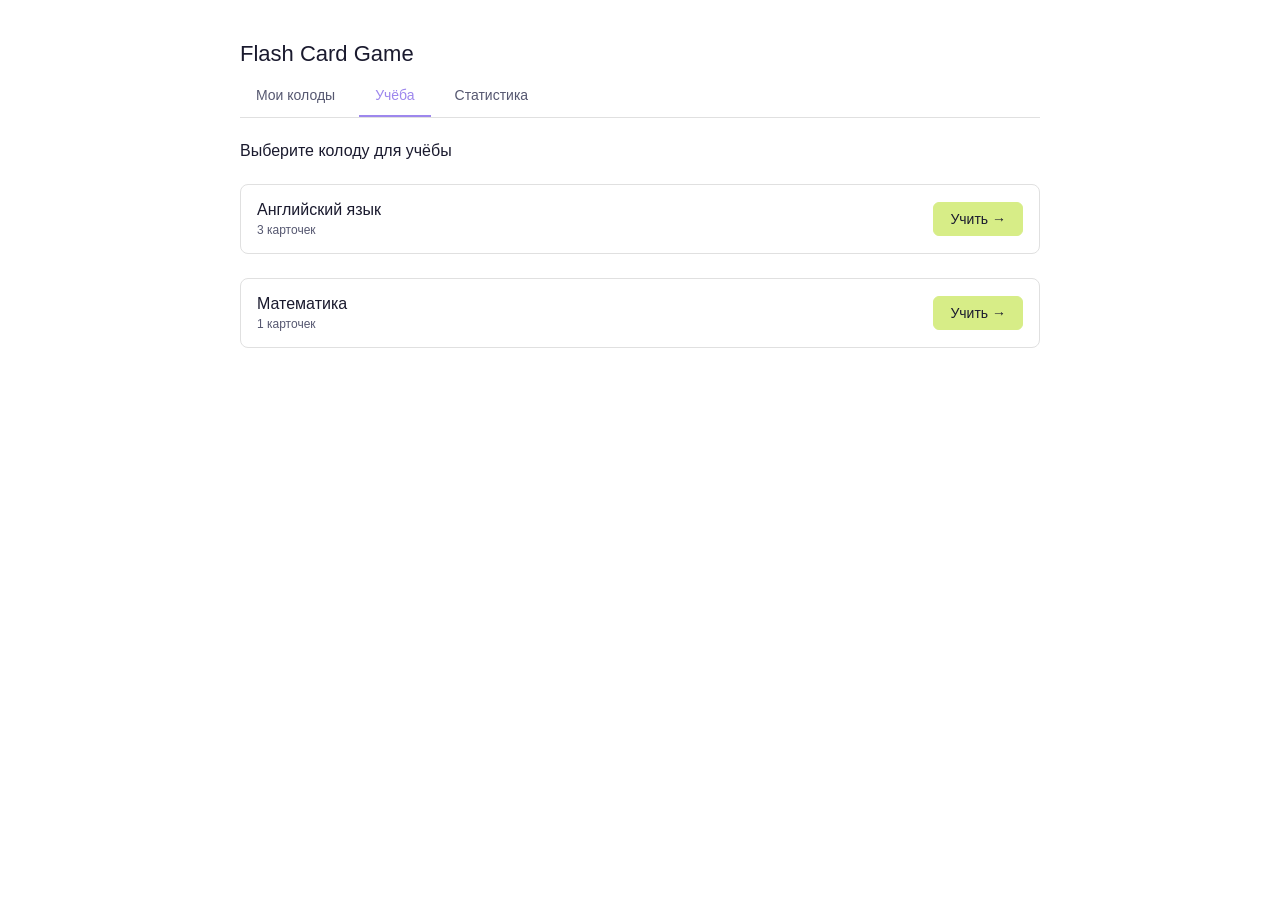
==== index.html @ 7e218684 "first commit with files" ====
<!DOCTYPE html>
<html>
<head>
    <meta charset="UTF-8">
    <link rel="stylesheet" href="index.css">
</head>
<body>

<div class="container">
  <div class="header">
    <h1>Flash Card Game</h1>
  </div>
  
  <div class="tabs">
    <button class="tab-btn" onclick="switchTab('decks')">Мои колоды</button>
    <button class="tab-btn active" onclick="switchTab('study')">Учёба</button>
    <button class="tab-btn" onclick="switchTab('stats')">Статистика</button>
  </div>
  
  <div id="decks" class="content">
    <div class="section-header">
      <h2>Ваши колоды</h2>
      <button class="btn-primary" onclick="showCreateDeckForm()">+ Новая колода</button>
    </div>
    
    <div id="create-deck-form" class="panel" style="display: none;">
      <h3>Создать новую колоду</h3>
      <div class="form-group">
        <label>Название колоды</label>
        <input type="text" id="deckNameInput" placeholder="Например: Английский язык">
      </div>
      <div class="form-group">
        <label>Описание (опционально)</label>
        <textarea id="deckDescInput" placeholder="Описание"></textarea>
      </div>
      <div class="button-row">
        <button onclick="hideDeckForm()">Отмена</button>
        <button class="btn-primary" onclick="createDeck()">Создать</button>
      </div>
    </div>
    
    <div id="decks-list" class="decks-grid"></div>
    
    <div class="panel" style="margin-top: 2rem;">
      <div class="section-header">
        <h3 style="margin-bottom: 0;">Управление карточками</h3>
        <button class="btn-danger" onclick="deleteDeck()" id="delete-deck-btn" style="display: none;">Удалить колоду</button>
      </div>
      <div id="deck-controls" style="display: none;">
        <div id="card-toolbar" class="button-row" style="margin-bottom: 1rem;">
          <button onclick="showAddCardForm()">+ Добавить карточку</button>
        </div>
        <div id="add-card-form" class="panel-inner" style="display: none;">
          <h4 id="card-form-title" style="margin-bottom: 0.75rem;">Добавить карточку</h4>
          <div class="form-group">
            <label>Вопрос</label>
            <textarea id="questionInput" placeholder="Введите вопрос"></textarea>
          </div>
          <div class="form-group">
            <label>Ответ</label>
            <textarea id="answerInput" placeholder="Введите ответ"></textarea>
          </div>
          <div class="button-row">
            <button onclick="hideAddCardForm()">Отмена</button>
            <button class="btn-primary" id="card-form-submit" onclick="addCard()">Добавить</button>
          </div>
        </div>
        <div id="cards-list"></div>
      </div>
      <div id="no-deck-selected" class="empty-state">
        <p>Выберите колоду, чтобы добавить или отредактировать карточки</p>
      </div>
    </div>
  </div>
  
  <div id="study" class="content active">
    <div id="study-content"></div>
  </div>
  
  <div id="stats" class="content">
    <div id="stats-content"></div>
  </div>
</div>

<script src="index.js"></script>

</body>
</html>
---- index.css ----
body {
  margin: 0;
  padding: 10px;
  font-family: Arial, Helvetica, sans-serif;
  background: #ffffff;
  color: #1a1a2e;
  min-width: 400px;
}

h1 {
  font-size: 22px;
  font-weight: 500;
  margin-bottom: 0.5rem;
}

h2 {
  font-size: 16px;
  font-weight: 500;
}

h3 {
  font-size: 14px;
  font-weight: 500;
  margin-bottom: 1rem;
}

h4 {
  font-size: 13px;
  color: #555770;
  margin-bottom: 0.75rem;
}

input,
textarea {
  width: 100%;
  padding: 10px;
  box-sizing: border-box;
  border: 1px solid #9D87ED;
  border-radius: 6px;
  font-family: Arial, Helvetica, sans-serif;
  font-size: 14px;
}

textarea {
  resize: vertical;
  min-height: 80px;
}

button {
  background: white;
  color: #1a1a2e;
  border: 1px solid #9D87ED;
  padding: 8px 16px;
  border-radius: 6px;
  font-size: 14px;
  font-weight: 500;
  cursor: pointer;
  transition: background-color 0.2s, transform 0.1s;
}

button:hover {
  background-color: #87EDD0;
  color: #1a1a2e;
  border-color: #87EDD0;
}

button:active {
  transform: scale(0.95);
}

.container {
  max-width: 800px;
  margin: 0 auto;
  padding: 1rem;
}

/* Tabs */

.tabs {
  display: flex;
  gap: 0.5rem;
  margin-bottom: 1.5rem;
  border-bottom: 1px solid #e0e0e0;
}

.tab-btn {
  background: transparent;
  border: none;
  border-bottom: 2px solid transparent;
  padding: 0.75rem 1rem;
  color: #555770;
  font-size: 14px;
  font-weight: 500;
  border-radius: 0;
}

.tab-btn.active {
  border-bottom-color: #9D87ED;
  color: #9D87ED;
}

.tab-btn:hover {
  color: #9D87ED;
  background: transparent;
  border-color: transparent;
  border-bottom-color: #9D87ED;
}

/* Content sections */

.content {
  display: none;
}

.content.active {
  display: block;
}

/* Deck grid */

.decks-grid {
  display: grid;
  grid-template-columns: repeat(auto-fill, minmax(160px, 1fr));
  gap: 1rem;
  margin-bottom: 1.5rem;
}

.deck-card {
  background: white;
  border: 1px solid #e0e0e0;
  border-radius: 10px;
  padding: 1.25rem 1rem;
  cursor: pointer;
  text-align: center;
  transition: border-color 0.2s, background 0.2s;
}

.deck-card:hover {
  border-color: #9D87ED;
  background: #f5f3fc;
}

.deck-card.selected {
  border: 2px solid #9D87ED;
  background: #eeebf9;
}

.deck-card.selected .deck-name {
  color: #9D87ED;
}

.deck-count {
  font-size: 28px;
  font-weight: 500;
  color: #1a1a2e;
  margin: 0.5rem 0;
}

.deck-name {
  font-size: 14px;
  color: #555770;
}

.deck-progress {
  font-size: 11px;
  color: #8b8da3;
  margin-top: 0.5rem;
}

/* Buttons: primary and danger */

.btn-primary {
  background: #D7ED87;
  color: #1a1a2e;
  border-color: #D7ED87;
}

.btn-primary:hover {
  background: #c8e06e;
  border-color: #c8e06e;
}

.btn-danger {
  background: white;
  color: #ED87A4;
  border-color: #ED87A4;
}

.btn-danger:hover {
  background: #ED87A4;
  color: white;
}

/* Forms */

.form-group {
  margin-bottom: 1rem;
}

.form-group label {
  display: block;
  font-size: 14px;
  font-weight: 500;
  margin-bottom: 0.5rem;
  color: #1a1a2e;
}

/* Study mode */

.study-header {
  background: white;
  padding: 1rem;
  border-radius: 10px;
  margin-bottom: 1.5rem;
  border: 1px solid #e0e0e0;
}

.study-header-top {
  display: flex;
  justify-content: space-between;
  align-items: center;
  margin-bottom: 0.5rem;
}

.study-title {
  font-size: 18px;
  font-weight: 500;
}

.progress-percent {
  font-size: 28px;
  font-weight: 600;
  color: #9D87ED;
}

.progress-bar {
  height: 6px;
  background: #e0e0e0;
  border-radius: 3px;
  overflow: hidden;
  margin: 0.5rem 0;
}

.progress-fill {
  height: 100%;
  background: #D7ED87;
  transition: width 0.3s;
}

.progress-text {
  font-size: 12px;
  color: #555770;
}

/* Flashcard */

.card-container {
  perspective: 1000px;
  margin: 2rem 0;
  min-height: 300px;
  display: flex;
  align-items: center;
  justify-content: center;
}

.flashcard {
  width: 100%;
  max-width: 500px;
  min-height: 320px;
  position: relative;
  cursor: pointer;
  transform-style: preserve-3d;
  transition: transform 0.6s;
}

.flashcard.flipped {
  transform: rotateY(180deg);
}

.flashcard-content,
.flashcard-back {
  position: absolute;
  top: 0;
  left: 0;
  width: 100%;
  height: 100%;
  backface-visibility: hidden;
  -webkit-backface-visibility: hidden;
  background: white;
  border: 2px solid #9D87ED;
  border-radius: 10px;
  padding: 2rem;
  box-sizing: border-box;
  display: flex;
  flex-direction: column;
  align-items: flex-start;
  justify-content: flex-start;
  text-align: left;
}

.flashcard-back {
  transform: rotateY(180deg);
}

.card-label {
  font-size: 12px;
  color: #555770;
  margin-bottom: 0.5rem;
  text-transform: uppercase;
  letter-spacing: 0.5px;
}

.card-text {
  font-size: 20px;
  font-weight: 500;
  color: #1a1a2e;
  line-height: 1.6;
}

.card-hint {
  font-size: 11px;
  color: #8b8da3;
  margin-top: 1.5rem;
  font-style: italic;
}

/* Controls under flashcard */

.controls {
  display: flex;
  gap: 0.75rem;
  justify-content: center;
  flex-wrap: wrap;
  margin-top: 2rem;
}

/* Stats */

.stats-grid {
  display: grid;
  grid-template-columns: repeat(auto-fit, minmax(140px, 1fr));
  gap: 1rem;
  margin: 1.5rem 0;
}

.stat-card {
  background: white;
  padding: 1rem;
  border-radius: 8px;
  border: 1px solid #e0e0e0;
}

.stat-label {
  font-size: 12px;
  color: #555770;
  margin-bottom: 0.5rem;
}

.stat-value {
  font-size: 24px;
  font-weight: 500;
  color: #1a1a2e;
}

/* Deck item rows */

.deck-item {
  display: flex;
  justify-content: space-between;
  align-items: center;
  padding: 1rem;
  background: white;
  border-radius: 8px;
  margin-bottom: 0.75rem;
  border: 1px solid #e0e0e0;
}

.deck-item-info {
  text-align: left;
}

.deck-item-title {
  font-weight: 500;
  margin-bottom: 0.25rem;
}

.deck-item-stats {
  font-size: 12px;
  color: #555770;
}

/* Layout helpers */

.section-header {
  display: flex;
  justify-content: space-between;
  align-items: center;
  margin-bottom: 1.5rem;
}

.button-row {
  display: flex;
  gap: 1rem;
}

.panel {
  background: #f9fdf0;
  padding: 1.5rem;
  border-radius: 10px;
  margin-bottom: 1.5rem;
  border: 1px solid #e0e0e0;
}

.panel-inner {
  background: #f0f7e0;
  padding: 1rem;
  border-radius: 8px;
  margin-bottom: 1rem;
}

.card-list-item {
  display: flex;
  justify-content: space-between;
  align-items: center;
  padding: 0.75rem;
  background: #f0f7e0;
  border-radius: 6px;
  font-size: 13px;
  cursor: pointer;
  transition: background-color 0.2s, border-color 0.2s;
  border: 1px solid transparent;
}

.card-list-item:hover {
  background: #e8f0d5;
}

.card-list-item.card-selected {
  background: #eeebf9;
  border-color: #9D87ED;
}

.card-list-item button {
  padding: 0.25rem 0.75rem;
  font-size: 12px;
}

/* Empty state */

.empty-state {
  text-align: center;
  padding: 2rem;
  color: #555770;
}
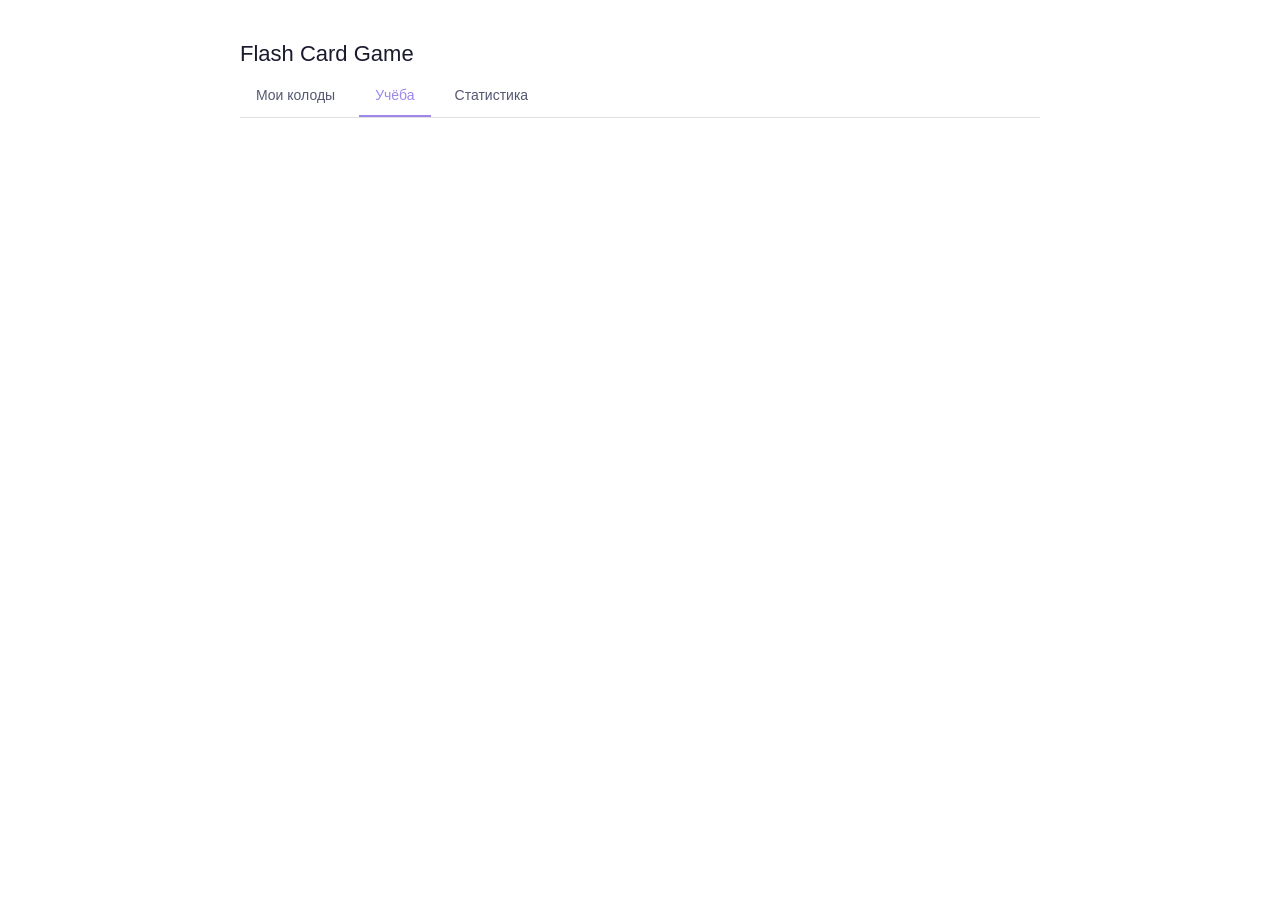
==== commit c9c7ffee: "added Firebase" ====
--- a/index.html
+++ b/index.html
@@ -1,28 +1,35 @@
 <!DOCTYPE html>
-<html>
+<html lang="ru">
 <head>
-    <meta charset="UTF-8">
-    <link rel="stylesheet" href="index.css">
+  <meta charset="UTF-8">
+  <meta name="viewport" content="width=device-width, initial-scale=1.0">
+  <title>Flash Card Game</title>
+  <link rel="stylesheet" href="index.css">
 </head>
 <body>
 
 <div class="container">
+
   <div class="header">
     <h1>Flash Card Game</h1>
   </div>
-  
+
+  <!-- ─── Tabs ─────────────────────────────────── -->
   <div class="tabs">
-    <button class="tab-btn" onclick="switchTab('decks')">Мои колоды</button>
-    <button class="tab-btn active" onclick="switchTab('study')">Учёба</button>
-    <button class="tab-btn" onclick="switchTab('stats')">Статистика</button>
+    <button class="tab-btn" data-tab="decks" onclick="switchTab('decks')">Мои колоды</button>
+    <button class="tab-btn active" data-tab="study" onclick="switchTab('study')">Учёба</button>
+    <button class="tab-btn" data-tab="stats" onclick="switchTab('stats')">Статистика</button>
   </div>
-  
+
+  <!-- ─── Decks tab ─────────────────────────────── -->
   <div id="decks" class="content">
+
     <div class="section-header">
       <h2>Ваши колоды</h2>
       <button class="btn-primary" onclick="showCreateDeckForm()">+ Новая колода</button>
     </div>
-    
+
+    <!-- Create deck form -->
     <div id="create-deck-form" class="panel" style="display: none;">
       <h3>Создать новую колоду</h3>
       <div class="form-group">
@@ -38,20 +45,29 @@
         <button class="btn-primary" onclick="createDeck()">Создать</button>
       </div>
     </div>
-    
+
+    <!-- Deck cards grid — filled by JS -->
     <div id="decks-list" class="decks-grid"></div>
-    
+
+    <!-- Card management panel -->
     <div class="panel" style="margin-top: 2rem;">
+
       <div class="section-header">
         <h3 style="margin-bottom: 0;">Управление карточками</h3>
-        <button class="btn-danger" onclick="deleteDeck()" id="delete-deck-btn" style="display: none;">Удалить колоду</button>
+        <button class="btn-danger" id="delete-deck-btn" onclick="deleteDeck()" style="display: none;">
+          Удалить колоду
+        </button>
       </div>
+
+      <!-- Shown when a deck is selected -->
       <div id="deck-controls" style="display: none;">
-        <div id="card-toolbar" class="button-row" style="margin-bottom: 1rem;">
-          <button onclick="showAddCardForm()">+ Добавить карточку</button>
-        </div>
+
+        <!-- Add / Edit / Delete card buttons — filled by JS -->
+        <div id="card-toolbar" class="button-row" style="margin-bottom: 1rem;"></div>
+
+        <!-- Add / Edit card form -->
         <div id="add-card-form" class="panel-inner" style="display: none;">
-          <h4 id="card-form-title" style="margin-bottom: 0.75rem;">Добавить карточку</h4>
+          <h4 id="card-form-title">Добавить карточку</h4>
           <div class="form-group">
             <label>Вопрос</label>
             <textarea id="questionInput" placeholder="Введите вопрос"></textarea>
@@ -62,27 +78,35 @@
           </div>
           <div class="button-row">
             <button onclick="hideAddCardForm()">Отмена</button>
-            <button class="btn-primary" id="card-form-submit" onclick="addCard()">Добавить</button>
+            <button class="btn-primary" id="card-form-submit">Добавить</button>
           </div>
         </div>
+
+        <!-- Cards list — filled by JS -->
         <div id="cards-list"></div>
+
       </div>
+
+      <!-- Shown when no deck is selected -->
       <div id="no-deck-selected" class="empty-state">
         <p>Выберите колоду, чтобы добавить или отредактировать карточки</p>
       </div>
+
     </div>
   </div>
-  
+
+  <!-- ─── Study tab ─────────────────────────────── -->
   <div id="study" class="content active">
     <div id="study-content"></div>
   </div>
-  
+
+  <!-- ─── Stats tab ─────────────────────────────── -->
   <div id="stats" class="content">
     <div id="stats-content"></div>
   </div>
+
 </div>
 
-<script src="index.js"></script>
-
+<script type="module" src="index.js"></script>
 </body>
 </html>
--- a/index.css
+++ b/index.css
@@ -1,3 +1,5 @@
+/* ─── Reset & Base ─────────────────────────────────────────────────────────── */
+
 body {
   margin: 0;
   padding: 10px;
@@ -7,28 +9,10 @@
   min-width: 400px;
 }
 
-h1 {
-  font-size: 22px;
-  font-weight: 500;
-  margin-bottom: 0.5rem;
-}
-
-h2 {
-  font-size: 16px;
-  font-weight: 500;
-}
-
-h3 {
-  font-size: 14px;
-  font-weight: 500;
-  margin-bottom: 1rem;
-}
-
-h4 {
-  font-size: 13px;
-  color: #555770;
-  margin-bottom: 0.75rem;
-}
+h1 { font-size: 22px; font-weight: 500; margin-bottom: 0.5rem; }
+h2 { font-size: 16px; font-weight: 500; }
+h3 { font-size: 14px; font-weight: 500; margin-bottom: 1rem; }
+h4 { font-size: 13px; color: #555770; margin-bottom: 0.75rem; }
 
 input,
 textarea {
@@ -68,13 +52,27 @@
   transform: scale(0.95);
 }
 
+/* ─── Layout ────────────────────────────────────────────────────────────────── */
+
 .container {
   max-width: 800px;
   margin: 0 auto;
   padding: 1rem;
 }
 
-/* Tabs */
+.section-header {
+  display: flex;
+  justify-content: space-between;
+  align-items: center;
+  margin-bottom: 1.5rem;
+}
+
+.button-row {
+  display: flex;
+  gap: 1rem;
+}
+
+/* ─── Tabs ──────────────────────────────────────────────────────────────────── */
 
 .tabs {
   display: flex;
@@ -106,17 +104,12 @@
   border-bottom-color: #9D87ED;
 }
 
-/* Content sections */
-
-.content {
-  display: none;
-}
-
-.content.active {
-  display: block;
-}
-
-/* Deck grid */
+/* ─── Content sections ──────────────────────────────────────────────────────── */
+
+.content        { display: none; }
+.content.active { display: block; }
+
+/* ─── Deck grid  ────────────────────────────────────────────────── */
 
 .decks-grid {
   display: grid;
@@ -135,67 +128,88 @@
   transition: border-color 0.2s, background 0.2s;
 }
 
-.deck-card:hover {
-  border-color: #9D87ED;
-  background: #f5f3fc;
-}
-
-.deck-card.selected {
-  border: 2px solid #9D87ED;
-  background: #eeebf9;
-}
-
-.deck-card.selected .deck-name {
-  color: #9D87ED;
-}
-
-.deck-count {
-  font-size: 28px;
-  font-weight: 500;
-  color: #1a1a2e;
-  margin: 0.5rem 0;
-}
-
-.deck-name {
-  font-size: 14px;
-  color: #555770;
-}
-
-.deck-progress {
-  font-size: 11px;
+.deck-card:hover         { border-color: #9D87ED; background: #f5f3fc; }
+.deck-card.selected      { border: 2px solid #9D87ED; background: #eeebf9; }
+.deck-card.selected .deck-name { color: #9D87ED; }
+
+.deck-count    { font-size: 28px; font-weight: 500; color: #1a1a2e; margin: 0.5rem 0; }
+.deck-name     { font-size: 14px; color: #555770; }
+.deck-progress { font-size: 11px; color: #8b8da3; margin-top: 0.5rem; }
+
+/* ─── Cards list (inside deck controls) ─────────────────────────────────────── */
+
+.cards-list-wrapper {
+  border-top: 1px solid #e0e0e0;
+  padding-top: 1rem;
+}
+
+.cards-list-wrapper h4 { margin-bottom: 0.75rem; }
+
+.cards-grid {
+  display: grid;
+  gap: 0.5rem;
+}
+
+.card-list-item {
+  display: flex;
+  justify-content: space-between;
+  align-items: center;
+  padding: 0.75rem;
+  background: #f0f7e0;
+  border-radius: 6px;
+  font-size: 13px;
+  cursor: pointer;
+  transition: background-color 0.2s, border-color 0.2s;
+  border: 1px solid transparent;
+}
+
+.card-list-item:hover       { background: #e8f0d5; }
+.card-list-item.card-selected { background: #eeebf9; border-color: #9D87ED; }
+
+/* ─── Deck item rows (Study & Stats lists) ──────────────────────────────────── */
+
+.study-decks-grid {
+  display: grid;
+  gap: 0.75rem;
+}
+
+.deck-item {
+  display: flex;
+  justify-content: space-between;
+  align-items: center;
+  padding: 1rem;
+  background: white;
+  border-radius: 8px;
+  border: 1px solid #e0e0e0;
+}
+
+.deck-item-info  { text-align: left; }
+.deck-item-title { font-weight: 500; margin-bottom: 0.25rem; }
+.deck-item-stats { font-size: 12px; color: #555770; }
+
+.deck-actions {
+  display: flex;
+  gap: 0.5rem;
+  margin-left: auto;
+  flex-shrink: 0;
+}
+
+.no-cards-label {
   color: #8b8da3;
-  margin-top: 0.5rem;
-}
-
-/* Buttons: primary and danger */
-
-.btn-primary {
-  background: #D7ED87;
-  color: #1a1a2e;
-  border-color: #D7ED87;
-}
-
-.btn-primary:hover {
-  background: #c8e06e;
-  border-color: #c8e06e;
-}
-
-.btn-danger {
-  background: white;
-  color: #ED87A4;
-  border-color: #ED87A4;
-}
-
-.btn-danger:hover {
-  background: #ED87A4;
-  color: white;
-}
-
-/* Forms */
-
-.form-group {
-  margin-bottom: 1rem;
-}
+  font-size: 14px;
+}
+
+/* ─── Buttons: primary / danger ─────────────────────────────────────────────── */
+
+.btn-primary { background: #D7ED87; color: #1a1a2e; border-color: #D7ED87; }
+.btn-primary:hover { background: #c8e06e; border-color: #c8e06e; }
+
+.btn-danger { background: white; color: #ED87A4; border-color: #ED87A4; }
+.btn-danger:hover { background: #ED87A4; color: white; }
+
+/* ─── Forms ─────────────────────────────────────────────────────────────────── */
+
+.form-group { margin-bottom: 1rem; }
 
 .form-group label {
   display: block;
@@ -205,7 +219,36 @@
   color: #1a1a2e;
 }
 
-/* Study mode */
+/* ─── Panels ────────────────────────────────────────────────────────────────── */
+
+.panel {
+  background: #f9fdf0;
+  padding: 1.5rem;
+  border-radius: 10px;
+  margin-bottom: 1.5rem;
+  border: 1px solid #e0e0e0;
+}
+
+/* Centered panel — used for "Deck complete" screen */
+.panel-center {
+  background: #f9fdf0;
+  padding: 2rem;
+  border-radius: 10px;
+  border: 1px solid #e0e0e0;
+  text-align: center;
+}
+
+.panel-center h2 { margin-bottom: 1rem; }
+.panel-center p  { margin-bottom: 1.5rem; color: #555770; }
+
+.panel-inner {
+  background: #f0f7e0;
+  padding: 1rem;
+  border-radius: 8px;
+  margin-bottom: 1rem;
+}
+
+/* ─── Study mode ────────────────────────────────────────────────────────────── */
 
 .study-header {
   background: white;
@@ -222,16 +265,8 @@
   margin-bottom: 0.5rem;
 }
 
-.study-title {
-  font-size: 18px;
-  font-weight: 500;
-}
-
-.progress-percent {
-  font-size: 28px;
-  font-weight: 600;
-  color: #9D87ED;
-}
+.study-title    { font-size: 18px; font-weight: 500; }
+.progress-percent { font-size: 28px; font-weight: 600; color: #9D87ED; }
 
 .progress-bar {
   height: 6px;
@@ -247,12 +282,7 @@
   transition: width 0.3s;
 }
 
-.progress-text {
-  font-size: 12px;
-  color: #555770;
-}
-
-/* Flashcard */
+/* ─── Flashcard ─────────────────────────────────────────────────────────────── */
 
 .card-container {
   perspective: 1000px;
@@ -273,21 +303,18 @@
   transition: transform 0.6s;
 }
 
-.flashcard.flipped {
-  transform: rotateY(180deg);
-}
+.flashcard.flipped { transform: rotateY(180deg); }
 
 .flashcard-content,
 .flashcard-back {
   position: absolute;
-  top: 0;
-  left: 0;
+  top: 0; left: 0;
   width: 100%;
   height: 100%;
   backface-visibility: hidden;
   -webkit-backface-visibility: hidden;
-  background: white;
-  border: 2px solid #9D87ED;
+  background: #ffffff;
+  border: 2px solid #9d87ed;
   border-radius: 10px;
   padding: 2rem;
   box-sizing: border-box;
@@ -298,9 +325,7 @@
   text-align: left;
 }
 
-.flashcard-back {
-  transform: rotateY(180deg);
-}
+.flashcard-back { transform: rotateY(180deg); }
 
 .card-label {
   font-size: 12px;
@@ -317,14 +342,7 @@
   line-height: 1.6;
 }
 
-.card-hint {
-  font-size: 11px;
-  color: #8b8da3;
-  margin-top: 1.5rem;
-  font-style: italic;
-}
-
-/* Controls under flashcard */
+/* ─── Study controls ────────────────────────────────────────────────────────── */
 
 .controls {
   display: flex;
@@ -334,7 +352,12 @@
   margin-top: 2rem;
 }
 
-/* Stats */
+.exit-wrap {
+  text-align: center;
+  margin-top: 1rem;
+}
+
+/* ─── Stats ─────────────────────────────────────────────────────────────────── */
 
 .stats-grid {
   display: grid;
@@ -350,102 +373,10 @@
   border: 1px solid #e0e0e0;
 }
 
-.stat-label {
-  font-size: 12px;
-  color: #555770;
-  margin-bottom: 0.5rem;
-}
-
-.stat-value {
-  font-size: 24px;
-  font-weight: 500;
-  color: #1a1a2e;
-}
-
-/* Deck item rows */
-
-.deck-item {
-  display: flex;
-  justify-content: space-between;
-  align-items: center;
-  padding: 1rem;
-  background: white;
-  border-radius: 8px;
-  margin-bottom: 0.75rem;
-  border: 1px solid #e0e0e0;
-}
-
-.deck-item-info {
-  text-align: left;
-}
-
-.deck-item-title {
-  font-weight: 500;
-  margin-bottom: 0.25rem;
-}
-
-.deck-item-stats {
-  font-size: 12px;
-  color: #555770;
-}
-
-/* Layout helpers */
-
-.section-header {
-  display: flex;
-  justify-content: space-between;
-  align-items: center;
-  margin-bottom: 1.5rem;
-}
-
-.button-row {
-  display: flex;
-  gap: 1rem;
-}
-
-.panel {
-  background: #f9fdf0;
-  padding: 1.5rem;
-  border-radius: 10px;
-  margin-bottom: 1.5rem;
-  border: 1px solid #e0e0e0;
-}
-
-.panel-inner {
-  background: #f0f7e0;
-  padding: 1rem;
-  border-radius: 8px;
-  margin-bottom: 1rem;
-}
-
-.card-list-item {
-  display: flex;
-  justify-content: space-between;
-  align-items: center;
-  padding: 0.75rem;
-  background: #f0f7e0;
-  border-radius: 6px;
-  font-size: 13px;
-  cursor: pointer;
-  transition: background-color 0.2s, border-color 0.2s;
-  border: 1px solid transparent;
-}
-
-.card-list-item:hover {
-  background: #e8f0d5;
-}
-
-.card-list-item.card-selected {
-  background: #eeebf9;
-  border-color: #9D87ED;
-}
-
-.card-list-item button {
-  padding: 0.25rem 0.75rem;
-  font-size: 12px;
-}
-
-/* Empty state */
+.stat-label { font-size: 12px; color: #555770; margin-bottom: 0.5rem; }
+.stat-value { font-size: 24px; font-weight: 500; color: #1a1a2e; }
+
+/* ─── Empty state ───────────────────────────────────────────────────────────── */
 
 .empty-state {
   text-align: center;
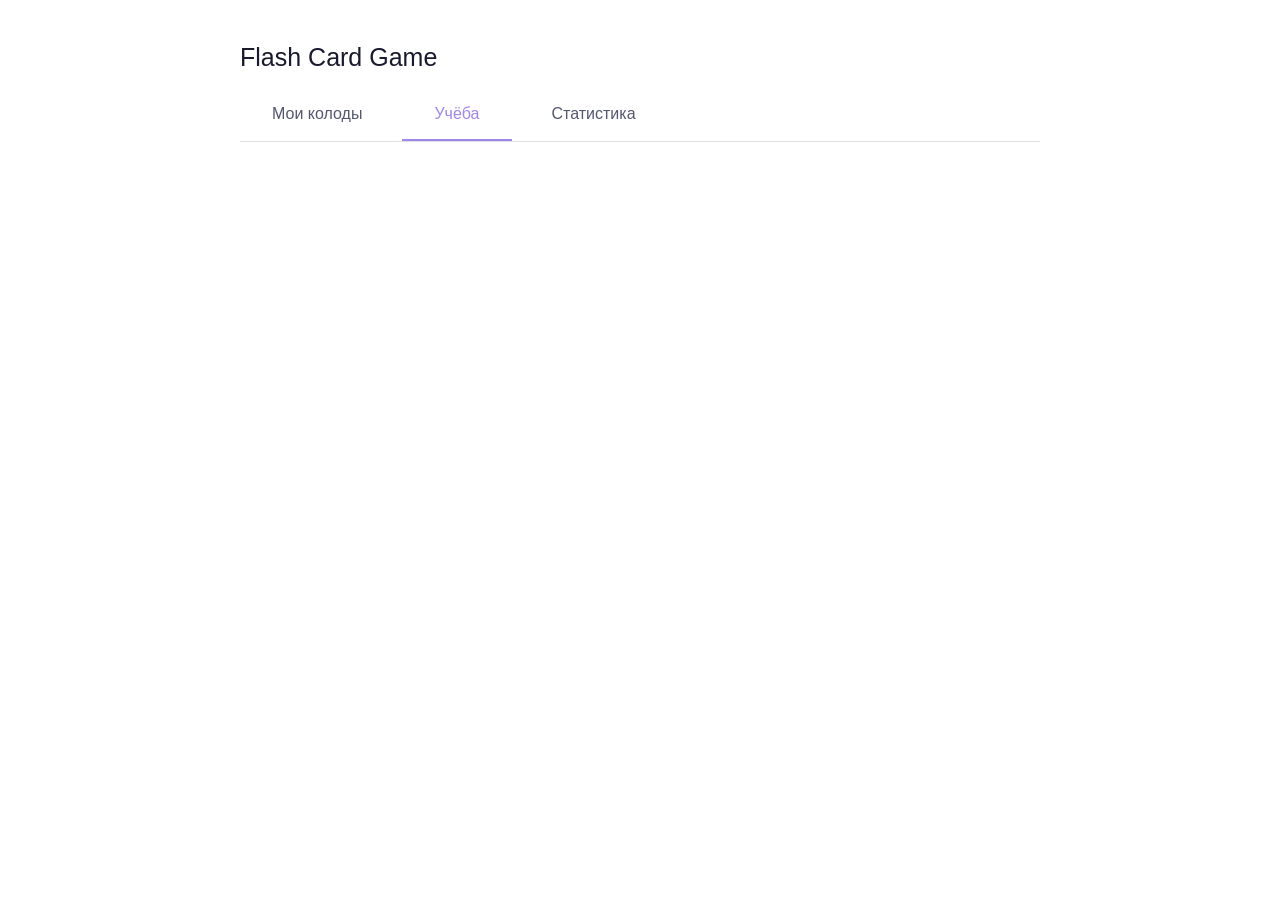
==== commit 49d7df1c: "visual changes" ====
--- a/index.html
+++ b/index.html
@@ -25,9 +25,19 @@
   <div id="decks" class="content">
 
     <div class="section-header">
-      <h2>Ваши колоды</h2>
-      <button class="btn-primary" onclick="showCreateDeckForm()">+ Новая колода</button>
+      <button class="btn-primary" onclick="showCreateDeckForm()">&#43 &#xa0 Добавить колоду</button>
     </div>
+
+    <!----- -->
+<div id="confirm-dialog" class="dialog-overlay">
+  <div class="dialog-box">
+    <p id="confirm-text" class="dialog-text">Удалить колоду навсегда?</p>
+    <div class="button-row">
+      <button onclick="confirmNo()">Отмена</button>
+      <button class="btn-danger" onclick="confirmYes()">Подтверждаю</button>
+    </div>
+  </div>
+</div>
 
     <!-- Create deck form -->
     <div id="create-deck-form" class="panel" style="display: none;">
@@ -53,7 +63,7 @@
     <div class="panel" style="margin-top: 2rem;">
 
       <div class="section-header">
-        <h3 style="margin-bottom: 0;">Управление карточками</h3>
+        <h3 style=".dialog-text">Управление карточками</h3>
         <button class="btn-danger" id="delete-deck-btn" onclick="deleteDeck()" style="display: none;">
           Удалить колоду
         </button>
@@ -67,7 +77,7 @@
 
         <!-- Add / Edit card form -->
         <div id="add-card-form" class="panel-inner" style="display: none;">
-          <h4 id="card-form-title">Добавить карточку</h4>
+          <h4 id="card-form-title"> + Добавить карточку</h4>
           <div class="form-group">
             <label>Вопрос</label>
             <textarea id="questionInput" placeholder="Введите вопрос"></textarea>
--- a/index.css
+++ b/index.css
@@ -9,7 +9,7 @@
   min-width: 400px;
 }
 
-h1 { font-size: 22px; font-weight: 500; margin-bottom: 0.5rem; }
+h1 { font-size: 25px; font-weight: 500; margin: rem; }
 h2 { font-size: 16px; font-weight: 500; }
 h3 { font-size: 14px; font-weight: 500; margin-bottom: 1rem; }
 h4 { font-size: 13px; color: #555770; margin-bottom: 0.75rem; }
@@ -85,9 +85,9 @@
   background: transparent;
   border: none;
   border-bottom: 2px solid transparent;
-  padding: 0.75rem 1rem;
+  padding: 1rem 2rem;
   color: #555770;
-  font-size: 14px;
+  font-size: 16px;
   font-weight: 500;
   border-radius: 0;
 }
@@ -129,7 +129,7 @@
 }
 
 .deck-card:hover         { border-color: #9D87ED; background: #f5f3fc; }
-.deck-card.selected      { border: 2px solid #9D87ED; background: #eeebf9; }
+.deck-card.selected { border: 1px solid #9D87ED; outline: 1px solid #9D87ED; background: #eeebf9; }
 .deck-card.selected .deck-name { color: #9D87ED; }
 
 .deck-count    { font-size: 28px; font-weight: 500; color: #1a1a2e; margin: 0.5rem 0; }
@@ -382,4 +382,45 @@
   text-align: center;
   padding: 2rem;
   color: #555770;
+}
+
+.stat-deck-percent {
+  padding: 2rem;
+  font-size: 24px;
+  font-weight: 500;
+  color: #1a1a2e;
+}
+
+.stat-deck-count {
+  font-size: 14px;
+  font-weight: 400;
+  color: #555770;
+}
+
+/* Dialog overlay ---- */
+.dialog-overlay {
+  display: none;
+  position: fixed;
+  inset: 0;
+  background: rgba(0,0,0,0.3);
+  z-index: 100;
+  align-items: center;
+  justify-content: center;
+}
+
+.dialog-box {
+  background: white;
+  border-radius: 12px;
+  padding: 2rem;
+  max-width: 320px;
+  width: 100%;
+  text-align: center;
+}
+
+.dialog-text {
+  margin: 0 0 1.5rem;
+}
+
+.dialog-box .button-row {
+  justify-content: center;
 }
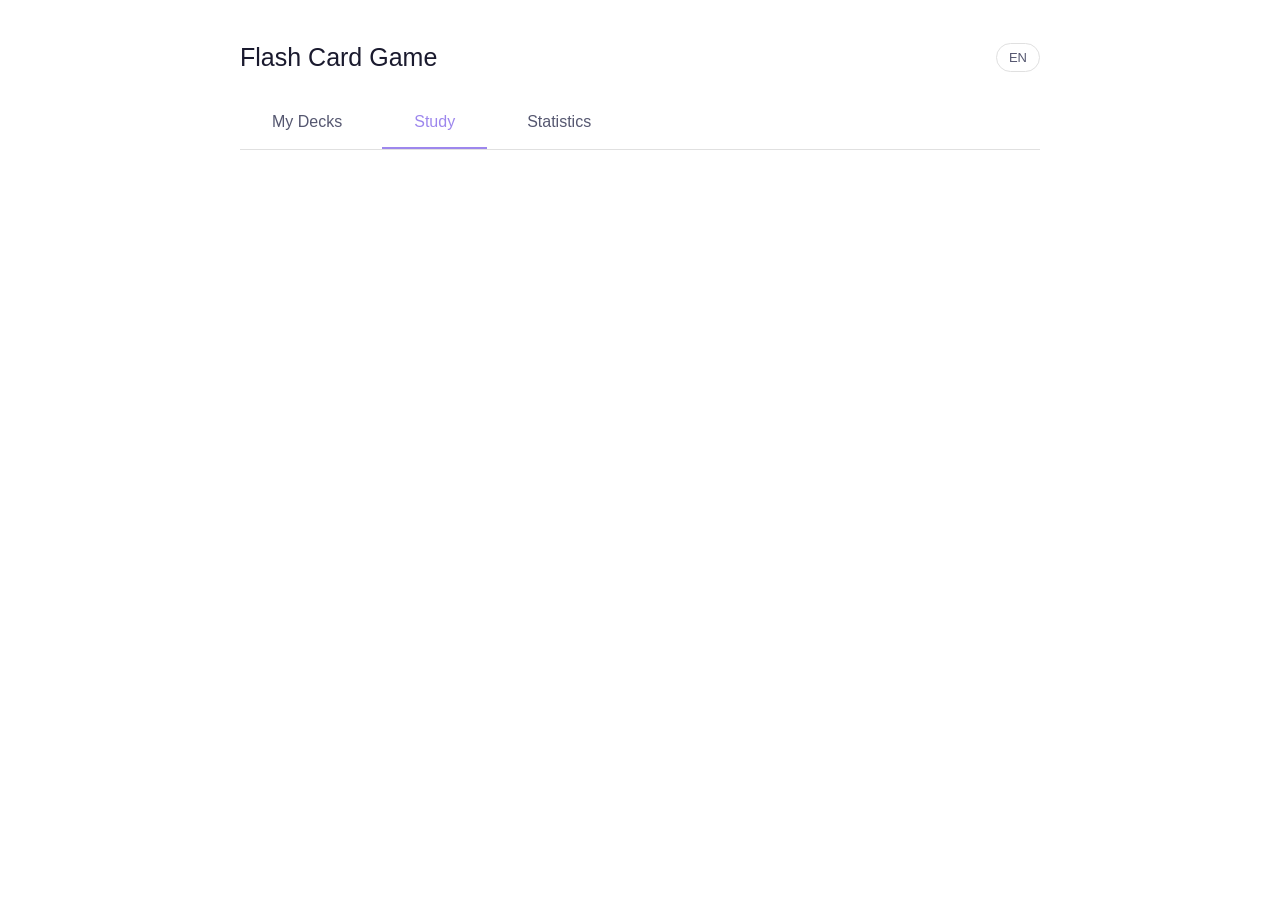
==== commit b76daf70: "language switcher" ====
--- a/index.html
+++ b/index.html
@@ -1,5 +1,5 @@
 <!DOCTYPE html>
-<html lang="ru">
+<html lang="en">
 <head>
   <meta charset="UTF-8">
   <meta name="viewport" content="width=device-width, initial-scale=1.0">
@@ -12,105 +12,102 @@
 
   <div class="header">
     <h1>Flash Card Game</h1>
+    <button class="lang-switcher" onclick="cycleLang()">
+      <span id="lang-label">EN</span>
+    </button>
   </div>
 
-  <!-- ─── Tabs ─────────────────────────────────── -->
+  <!-- Tabs -->
   <div class="tabs">
-    <button class="tab-btn" data-tab="decks" onclick="switchTab('decks')">Мои колоды</button>
-    <button class="tab-btn active" data-tab="study" onclick="switchTab('study')">Учёба</button>
-    <button class="tab-btn" data-tab="stats" onclick="switchTab('stats')">Статистика</button>
+    <button class="tab-btn" data-tab="decks" data-i18n="my_decks" onclick="switchTab('decks')">My Decks</button>
+    <button class="tab-btn active" data-tab="study" data-i18n="study" onclick="switchTab('study')">Study</button>
+    <button class="tab-btn" data-tab="stats" data-i18n="stats" onclick="switchTab('stats')">Statistics</button>
   </div>
 
-  <!-- ─── Decks tab ─────────────────────────────── -->
+  <!-- Decks tab -->
   <div id="decks" class="content">
 
     <div class="section-header">
-      <button class="btn-primary" onclick="showCreateDeckForm()">&#43 &#xa0 Добавить колоду</button>
+      <h2 data-i18n="your_decks">Your Decks</h2>
+      <button class="btn-primary" data-i18n="add_deck" onclick="showCreateDeckForm()">+ New Deck</button>
     </div>
 
-    <!----- -->
-<div id="confirm-dialog" class="dialog-overlay">
-  <div class="dialog-box">
-    <p id="confirm-text" class="dialog-text">Удалить колоду навсегда?</p>
-    <div class="button-row">
-      <button onclick="confirmNo()">Отмена</button>
-      <button class="btn-danger" onclick="confirmYes()">Подтверждаю</button>
+    <!-- Confirm delete dialog -->
+    <div id="confirm-dialog" class="dialog-overlay">
+      <div class="dialog-box">
+        <p id="confirm-text" data-i18n="delete_confirm" class="dialog-text">Delete deck forever?</p>
+        <div class="button-row">
+          <button data-i18n="cancel" onclick="confirmNo()">Cancel</button>
+          <button class="btn-danger" data-i18n="confirm" onclick="confirmYes()">Confirm</button>
+        </div>
+      </div>
     </div>
-  </div>
-</div>
 
     <!-- Create deck form -->
     <div id="create-deck-form" class="panel" style="display: none;">
-      <h3>Создать новую колоду</h3>
+      <h3 data-i18n="create_deck">Create New Deck</h3>
       <div class="form-group">
-        <label>Название колоды</label>
-        <input type="text" id="deckNameInput" placeholder="Например: Английский язык">
+        <label data-i18n="deck_name">Deck name</label>
+        <input type="text" id="deckNameInput">
       </div>
       <div class="form-group">
-        <label>Описание (опционально)</label>
-        <textarea id="deckDescInput" placeholder="Описание"></textarea>
+        <label data-i18n="deck_desc">Description (optional)</label>
+        <textarea id="deckDescInput"></textarea>
       </div>
       <div class="button-row">
-        <button onclick="hideDeckForm()">Отмена</button>
-        <button class="btn-primary" onclick="createDeck()">Создать</button>
+        <button data-i18n="cancel" onclick="hideDeckForm()">Cancel</button>
+        <button class="btn-primary" data-i18n="create" onclick="createDeck()">Create</button>
       </div>
     </div>
 
-    <!-- Deck cards grid — filled by JS -->
+    <!-- Deck grid filled by JS -->
     <div id="decks-list" class="decks-grid"></div>
 
     <!-- Card management panel -->
     <div class="panel" style="margin-top: 2rem;">
 
       <div class="section-header">
-        <h3 style=".dialog-text">Управление карточками</h3>
-        <button class="btn-danger" id="delete-deck-btn" onclick="deleteDeck()" style="display: none;">
-          Удалить колоду
-        </button>
+        <h3 data-i18n="manage_cards">Manage Cards</h3>
+        <button class="btn-danger" id="delete-deck-btn" data-i18n="delete_deck" onclick="deleteDeck()" style="display: none;">Delete Deck</button>
       </div>
 
-      <!-- Shown when a deck is selected -->
       <div id="deck-controls" style="display: none;">
 
-        <!-- Add / Edit / Delete card buttons — filled by JS -->
         <div id="card-toolbar" class="button-row" style="margin-bottom: 1rem;"></div>
 
-        <!-- Add / Edit card form -->
         <div id="add-card-form" class="panel-inner" style="display: none;">
-          <h4 id="card-form-title"> + Добавить карточку</h4>
+          <h4 id="card-form-title" data-i18n="add_card">+ Add Card</h4>
           <div class="form-group">
-            <label>Вопрос</label>
-            <textarea id="questionInput" placeholder="Введите вопрос"></textarea>
+            <label data-i18n="question">Question</label>
+            <textarea id="questionInput"></textarea>
           </div>
           <div class="form-group">
-            <label>Ответ</label>
-            <textarea id="answerInput" placeholder="Введите ответ"></textarea>
+            <label data-i18n="answer">Answer</label>
+            <textarea id="answerInput"></textarea>
           </div>
           <div class="button-row">
-            <button onclick="hideAddCardForm()">Отмена</button>
-            <button class="btn-primary" id="card-form-submit">Добавить</button>
+            <button data-i18n="cancel" onclick="hideAddCardForm()">Cancel</button>
+            <button class="btn-primary" id="card-form-submit" data-i18n="add">Add</button>
           </div>
         </div>
 
-        <!-- Cards list — filled by JS -->
         <div id="cards-list"></div>
 
       </div>
 
-      <!-- Shown when no deck is selected -->
       <div id="no-deck-selected" class="empty-state">
-        <p>Выберите колоду, чтобы добавить или отредактировать карточки</p>
+        <p data-i18n="select_deck">Select a deck to add or edit cards</p>
       </div>
 
     </div>
   </div>
 
-  <!-- ─── Study tab ─────────────────────────────── -->
+  <!-- Study tab -->
   <div id="study" class="content active">
     <div id="study-content"></div>
   </div>
 
-  <!-- ─── Stats tab ─────────────────────────────── -->
+  <!-- Stats tab -->
   <div id="stats" class="content">
     <div id="stats-content"></div>
   </div>
--- a/index.css
+++ b/index.css
@@ -423,4 +423,32 @@
 
 .dialog-box .button-row {
   justify-content: center;
+}
+
+/* Language switcher */
+.header {
+  display: flex;
+  justify-content: space-between;
+  align-items: center;
+  margin-bottom: 0.5rem;
+}
+
+.lang-switcher {
+  display: flex;
+  justify-content: flex-end;
+  align-items: center;
+  gap: 0.4rem;
+  padding: 6px 12px;
+  border: 1px solid #e0e0e0;
+  border-radius: 20px;
+  background: white;
+  color: #555770;
+  font-size: 13px;
+  cursor: pointer;
+}
+
+.lang-switcher:hover {
+  border-color: #9D87ED;
+  color: #9D87ED;
+  background: transparent;
 }
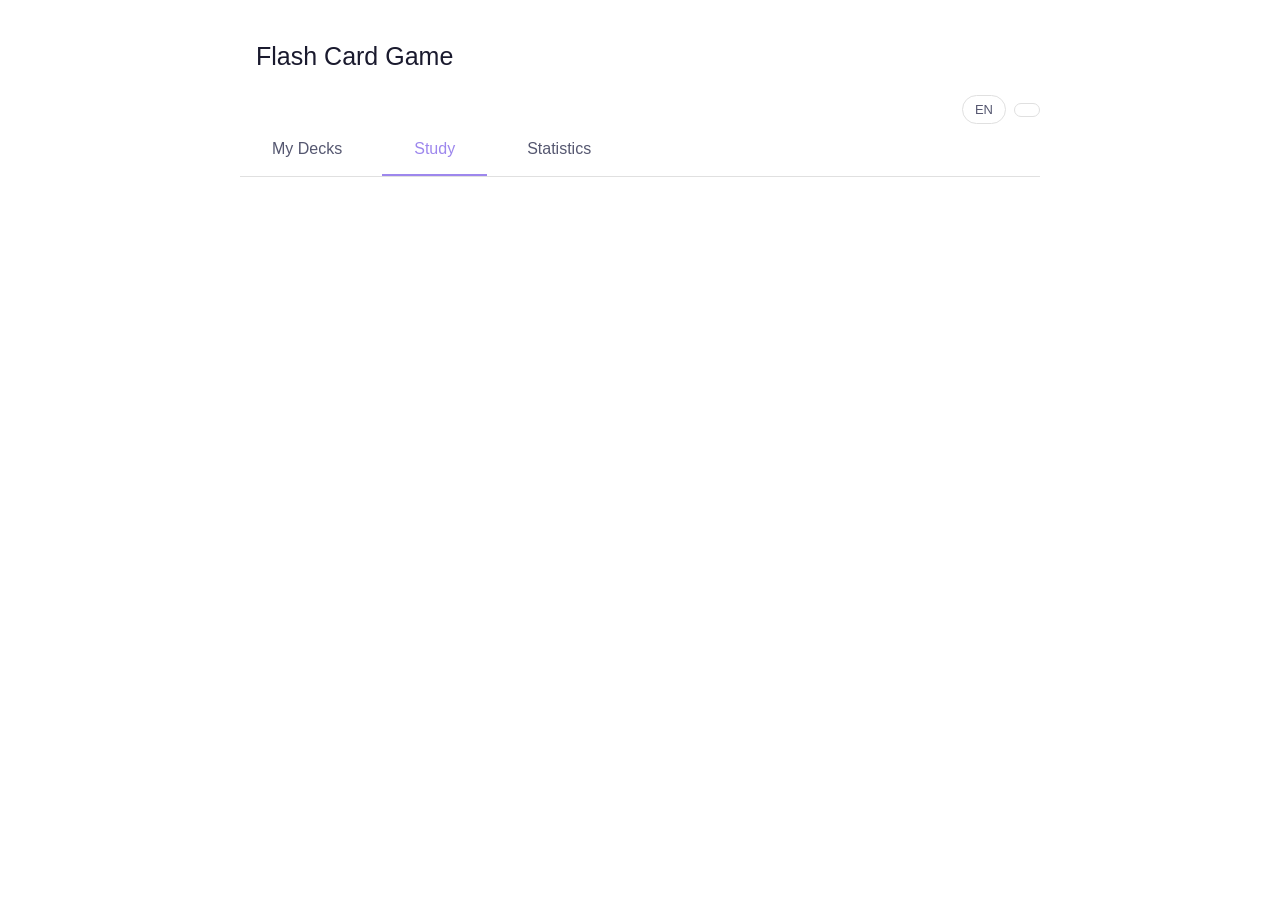
==== commit f2d4b8dc: "added dark theme" ====
--- a/index.html
+++ b/index.html
@@ -10,12 +10,19 @@
 
 <div class="container">
 
+
   <div class="header">
     <h1>Flash Card Game</h1>
-    <button class="lang-switcher" onclick="cycleLang()">
-      <span id="lang-label">EN</span>
-    </button>
   </div>
+
+  <div class="header-controls">
+  <button class="lang-switcher" onclick="cycleLang()">
+    <span id="lang-label">EN</span>
+  </button>
+  <button class="lang-switcher" onclick="toggleTheme()" id="theme-btn"></button>
+</div>
+
+
 
   <!-- Tabs -->
   <div class="tabs">
--- a/index.css
+++ b/index.css
@@ -7,9 +7,10 @@
   background: #ffffff;
   color: #1a1a2e;
   min-width: 400px;
-}
-
-h1 { font-size: 25px; font-weight: 500; margin: rem; }
+  overflow-y: scroll;
+}
+
+h1 { font-size: 25px; font-weight: 500; margin: 1rem; }
 h2 { font-size: 16px; font-weight: 500; }
 h3 { font-size: 14px; font-weight: 500; margin-bottom: 1rem; }
 h4 { font-size: 13px; color: #555770; margin-bottom: 0.75rem; }
@@ -451,4 +452,74 @@
   border-color: #9D87ED;
   color: #9D87ED;
   background: transparent;
+}
+
+/*---------Dark theme---------*/
+body.dark {
+  background: #13132a;
+  color: #e0e0e0;
+}
+
+body.dark .deck-card,
+body.dark .deck-item,
+body.dark .stat-card,
+body.dark .study-header,
+body.dark .panel,
+body.dark .dialog-box {
+  background: #2a2a3e;
+  border-color: #6a6a93;
+}
+
+body.dark .panel-inner,
+body.dark .card-list-item {
+  background: #554b69;
+}
+
+body.dark .flashcard-content,
+body.dark .flashcard-back {
+  background: #2a2a3e;
+}
+
+body.dark input,
+body.dark textarea {
+  background: #2a2a3e;
+  color: #e0e0e0;
+  border-color: #9D87ED;
+}
+
+body.dark button {
+  background: #2a2a3e;
+  color: #e0e0e0;
+}
+
+body.dark .tab-btn {
+  background: transparent;
+}
+
+body.dark .deck-count,
+body.dark .stat-deck-percent {
+  color: #e0e0e0;
+}
+
+body.dark .deck-card {
+  border-color: #6a6a93;
+}
+
+body.dark .deck-card.selected {
+  border-color: #9D87ED;
+  outline-color: #9D87ED;
+}
+
+body.dark .card-text,
+body.dark .study-title {
+  color: #e0e0e0;
+}
+
+/* Adjust header */
+
+.header-controls {
+  display: flex;
+  justify-content: flex-end;
+  gap: 0.5rem;
+  align-items: center;
 }
